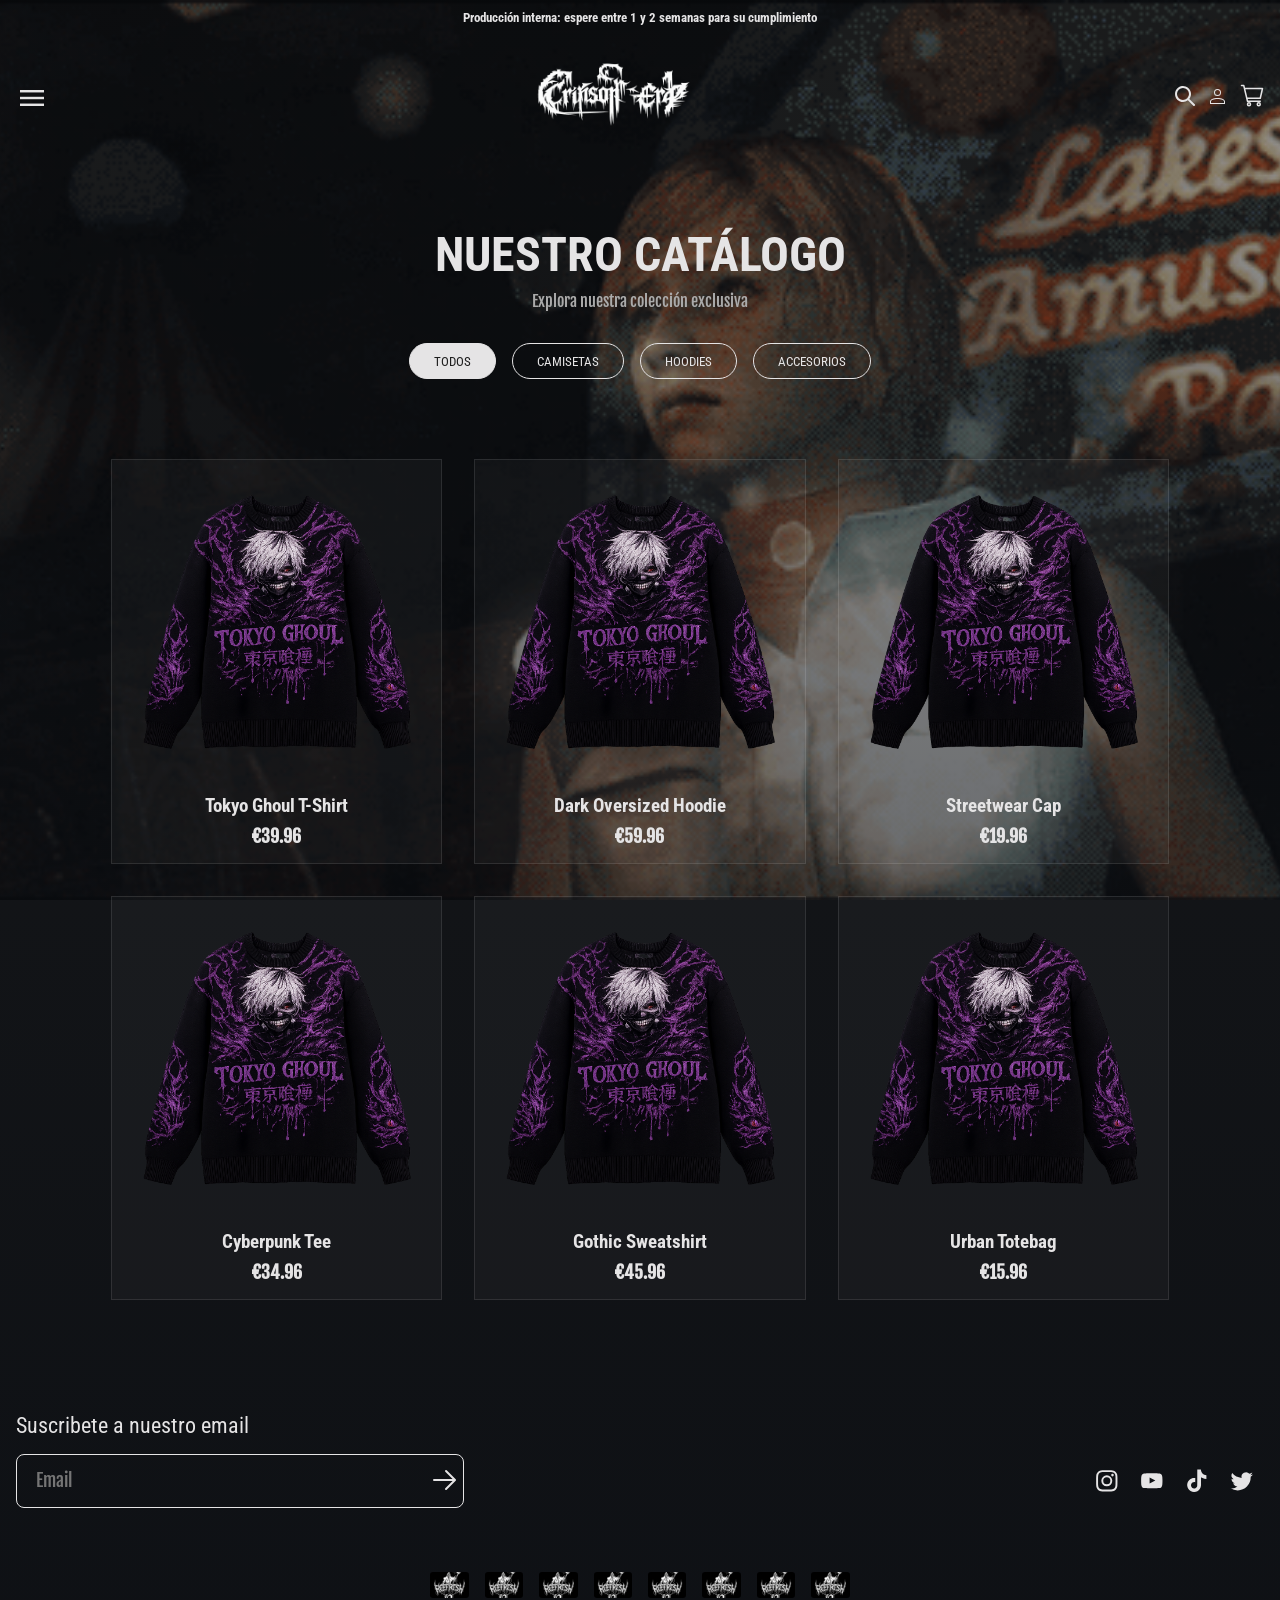
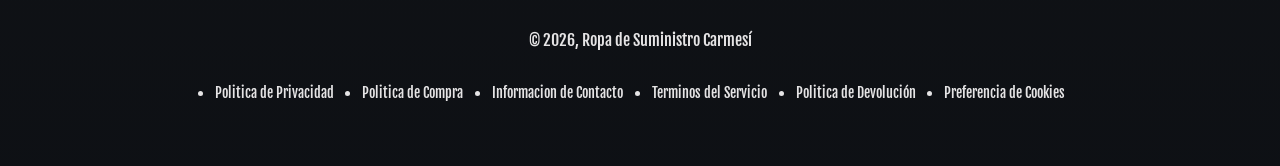
==== pages/galeria.html @ 9da46111 "Subiendo los archivos de la pagina web" ====
<!doctype html>
<html lang="es">

<head>
    <meta charset="UTF-8">
    <meta name="viewport" content="width=device-width, initial-scale=1.0">
    <link rel="preconnect" href="https://fonts.googleapis.com">
    <link rel="preconnect" href="https://fonts.gstatic.com" crossorigin>
    <link
        href="https://fonts.googleapis.com/css2?family=Fjalla+One&family=Roboto+Condensed:ital,wght@0,100..900;1,100..900&display=swap"
        rel="stylesheet">
    <link href="https://fonts.googleapis.com/css2?family=Material+Symbols+Outlined" rel="stylesheet">
    <link rel="stylesheet" href="../assets/css/styles.css">
    <link rel="stylesheet" href="../assets/css/galeria.css">
    <title>Galería | Era Carmesí</title>
</head>

<body>
    <div class="main__wrapper">
        <div class="notification">
            <h3>
                Producción interna: espere entre 1 y 2 semanas para su
                cumplimiento
            </h3>
            <!--NOTIFICACIÓN-->
        </div>
        <header class="header">
            <input type="checkbox" id="menu-toggle">
            <label for="menu-toggle" class="material-symbols-outlined">Menu</label>
            <div class="container__img-logo"><img src="../assets/images/logos/Logo-de-la-web.png" alt="Logo de la Web">
            </div>
            <nav class="nav">
                <ul class="container__nav-items">
                    <li><a href="galeria.html">Galería</a></li>
                    <li><a href="../index.html">Inicio</a></li>
                    <li><a href="../pages/presupuesto.html">Presupuesto</a></li>
                    <li><a href="contacto.html">Contacto</a></li>
                    <li><a href="../pages/login.html">Login</a></li>
                </ul>
            </nav>
            <aside class="container__aside-options">
                <!-- Iconos simplificados para el ejemplo -->
                <a href="#" role="button"><svg xmlns="http://www.w3.org/2000/svg" viewBox="0 0 24 24">
                        <path fill="currentColor"
                            d="M10 4a6 6 0 1 0 0 12a6 6 0 0 0 0-12m-8 6a8 8 0 1 1 14.32 4.906l5.387 5.387a1 1 0 0 1-1.414 1.414l-5.387-5.387A8 8 0 0 1 2 10">
                        </path>
                    </svg>
                </a>
                <a href="../pages/login.html" role="button">
                    <svg xmlns="http://www.w3.org/2000/svg" xmlns:xlink="http://www.w3.org/1999/xlink"
                        aria-hidden="true" role="img" viewBox="0 0 24 24">
                        <path fill="currentColor"
                            d="M11.5 14c4.14 0 7.5 1.57 7.5 3.5V20H4v-2.5c0-1.93 3.36-3.5 7.5-3.5m6.5 3.5c0-1.38-2.91-2.5-6.5-2.5S5 16.12 5 17.5V19h13zM11.5 5A3.5 3.5 0 0 1 15 8.5a3.5 3.5 0 0 1-3.5 3.5A3.5 3.5 0 0 1 8 8.5A3.5 3.5 0 0 1 11.5 5m0 1A2.5 2.5 0 0 0 9 8.5a2.5 2.5 0 0 0 2.5 2.5A2.5 2.5 0 0 0 14 8.5A2.5 2.5 0 0 0 11.5 6">
                        </path>
                    </svg>
                </a>
                <a href="#" role="button">
                    <svg xmlns="http://www.w3.org/2000/svg" xmlns:xlink="http://www.w3.org/1999/xlink"
                        aria-hidden="true" role="img" viewBox="0 0 32 32">
                        <g fill="none" stroke="currentColor" stroke-linecap="round" stroke-linejoin="round"
                            stroke-width="2">
                            <path d="M6 6h24l-3 13H9m18 4H10L5 2H2"></path>
                            <circle cx="25" cy="27" r="2"></circle>
                            <circle cx="12" cy="27" r="2"></circle>
                        </g>
                    </svg>
                </a>
            </aside>
        </header>
        <section class="gallery-header">
            <h1>Nuestro Catálogo</h1>
            <p>Explora nuestra colección exclusiva</p>
            <!-- BOTONES DE FILTRO -->
            <div class="filter-container">
                <button class="filter-btn active" data-filter="all">
                    Todos
                </button>
                <button class="filter-btn" data-filter="camisetas">
                    Camisetas
                </button>
                <button class="filter-btn" data-filter="hoodies">
                    Hoodies
                </button>
                <button class="filter-btn" data-filter="accesorios">
                    Accesorios
                </button>
            </div>
        </section>
        <main class="gallery-container" id="gallery-grid">
            <!-- Los productos se cargarán aquí mediante JavaScript -->
        </main>
        <footer class="footer">
            <div class="contact-section">
                <span>Suscribete a nuestro email</span>
                <div class="contact__info">
                    <form class="form">
                        <input type="email" placeholder="Email">
                        <button type="submit">
                            <svg xmlns="http://www.w3.org/2000/svg" xmlns:xlink="http://www.w3.org/1999/xlink"
                                aria-hidden="true" role="img" viewBox="0 0 1024 1024">
                                <path fill="currentColor"
                                    d="M754.8 480H160a32 32 0 1 0 0 64h594.8L521.3 777.3a32 32 0 0 0 45.4 45.4l288-288a32 32 0 0 0 0-45.4l-288-288a32 32 0 1 0-45.4 45.4z">
                                </path>
                            </svg>
                        </button>
                    </form>
                    <ul>
                        <li>
                            <a href="https://www.instagram.com/" target="_blank">
                                <svg xmlns="http://www.w3.org/2000/svg" xmlns:xlink="http://www.w3.org/1999/xlink"
                                    aria-hidden="true" role="img" viewBox="0 0 24 24">
                                    <path fill="currentColor" fill-rule="evenodd"
                                        d="M12 2c-2.716 0-3.056.012-4.123.06c-1.064.049-1.791.218-2.427.465a4.9 4.9 0 0 0-1.772 1.153A4.9 4.9 0 0 0 2.525 5.45c-.247.636-.416 1.363-.465 2.427C2.011 8.944 2 9.284 2 12s.011 3.056.06 4.123c.049 1.064.218 1.791.465 2.427a4.9 4.9 0 0 0 1.153 1.772a4.9 4.9 0 0 0 1.772 1.153c.636.247 1.363.416 2.427.465c1.067.048 1.407.06 4.123.06s3.056-.012 4.123-.06c1.064-.049 1.791-.218 2.427-.465a4.9 4.9 0 0 0 1.772-1.153a4.9 4.9 0 0 0 1.153-1.772c.247-.636.416-1.363.465-2.427c.048-1.067.06-1.407.06-4.123s-.012-3.056-.06-4.123c-.049-1.064-.218-1.791-.465-2.427a4.9 4.9 0 0 0-1.153-1.772a4.9 4.9 0 0 0-1.772-1.153c-.636-.247-1.363-.416-2.427-.465C15.056 2.012 14.716 2 12 2m0 1.802c2.67 0 2.986.01 4.04.058c.976.045 1.505.207 1.858.344c.466.182.8.399 1.15.748c.35.35.566.684.748 1.15c.136.353.3.882.344 1.857c.048 1.055.058 1.37.058 4.041c0 2.67-.01 2.986-.058 4.04c-.045.976-.208 1.505-.344 1.858a3.1 3.1 0 0 1-.748 1.15c-.35.35-.684.566-1.15.748c-.353.136-.882.3-1.857.344c-1.054.048-1.37.058-4.041.058c-2.67 0-2.987-.01-4.04-.058c-.976-.045-1.505-.208-1.858-.344a3.1 3.1 0 0 1-1.15-.748a3.1 3.1 0 0 1-.748-1.15c-.137-.353-.3-.882-.344-1.857c-.048-1.055-.058-1.37-.058-4.041c0-2.67.01-2.986.058-4.04c.045-.976.207-1.505.344-1.858c.182-.466.399-.8.748-1.15c.35-.35.684-.566 1.15-.748c.353-.137.882-.3 1.857-.344c1.055-.048 1.37-.058 4.041-.058m0 11.531a3.333 3.333 0 1 1 0-6.666a3.333 3.333 0 0 1 0 6.666m0-8.468a5.135 5.135 0 1 0 0 10.27a5.135 5.135 0 0 0 0-10.27m6.538-.203a1.2 1.2 0 1 1-2.4 0a1.2 1.2 0 0 1 2.4 0">
                                    </path>
                                </svg>
                            </a>
                        </li>
                        <li>
                            <a href="https://www.youtube.com/" target="_blank">
                                <svg xmlns="http://www.w3.org/2000/svg" xmlns:xlink="http://www.w3.org/1999/xlink"
                                    aria-hidden="true" role="img" viewBox="0 0 24 24">
                                    <path fill="currentColor" fill-rule="evenodd"
                                        d="M9.935 14.628v-5.62l5.403 2.82zM21.8 8.035s-.195-1.379-.795-1.986c-.76-.796-1.613-.8-2.004-.847C16.203 5 12.004 5 12.004 5h-.008s-4.198 0-6.997.202c-.391.047-1.243.05-2.004.847c-.6.607-.795 1.986-.795 1.986S2 9.653 2 11.272v1.517c0 1.618.2 3.237.2 3.237s.195 1.378.795 1.985c.76.797 1.76.771 2.205.855c1.6.153 6.8.2 6.8.2s4.203-.006 7.001-.208c.391-.047 1.244-.05 2.004-.847c.6-.607.795-1.985.795-1.985s.2-1.619.2-3.237v-1.517c0-1.619-.2-3.237-.2-3.237">
                                    </path>
                                </svg>
                            </a>
                        </li>
                        <li>
                            <a href="https://www.tiktok.com/" target="_blank">
                                <svg xmlns="http://www.w3.org/2000/svg" xmlns:xlink="http://www.w3.org/1999/xlink"
                                    aria-hidden="true" role="img" viewBox="0 0 16 16">
                                    <path fill="currentColor"
                                        d="M8.3 1.01c.75-.01 1.5 0 2.25-.01c.05.89.36 1.8 1.01 2.43c.64.65 1.55.94 2.44 1.04v2.35c-.83-.03-1.66-.2-2.42-.56c-.33-.15-.63-.34-.93-.54c0 1.7 0 3.41-.01 5.1c-.04.82-.31 1.63-.78 2.3c-.75 1.12-2.06 1.85-3.4 1.87c-.82.05-1.65-.18-2.35-.6c-1.16-.69-1.98-1.97-2.1-3.33q-.03-.435 0-.87c.1-1.11.65-2.17 1.49-2.89c.95-.84 2.29-1.24 3.54-1c.01.86-.02 1.73-.02 2.59c-.57-.19-1.24-.13-1.74.22c-.37.24-.64.6-.79 1.02c-.12.3-.09.62-.08.94c.14.96 1.05 1.76 2.01 1.67c.64 0 1.26-.39 1.59-.94c.11-.19.23-.39.24-.62c.06-1.04.03-2.08.04-3.13c0-2.35 0-4.7.01-7.04">
                                    </path>
                                </svg>
                            </a>
                        </li>
                        <li>
                            <a href="https://x.com/" target="_blank">
                                <svg xmlns="http://www.w3.org/2000/svg" xmlns:xlink="http://www.w3.org/1999/xlink"
                                    aria-hidden="true" role="img" viewBox="0 0 24 24">
                                    <path fill="currentColor"
                                        d="M19.995 6.688a4.3 4.3 0 0 0 1.887-2.374a8.59 8.59 0 0 1-2.725 1.041a4.3 4.3 0 0 0-7.316 3.915a12.184 12.184 0 0 1-8.844-4.484a4.3 4.3 0 0 0 1.328 5.73a4.276 4.276 0 0 1-1.943-.538v.054a4.294 4.294 0 0 0 3.443 4.208a4.3 4.3 0 0 1-1.938.074a4.3 4.3 0 0 0 4.009 2.98a8.61 8.61 0 0 1-5.33 1.837c-.343 0-.685-.02-1.025-.059A12.148 12.148 0 0 0 8.12 21A12.127 12.127 0 0 0 20.33 8.789c0-.186-.004-.371-.013-.555a8.718 8.718 0 0 0 2.142-2.222a8.58 8.58 0 0 1-2.464.676Z">
                                    </path>
                                </svg>
                            </a>
                        </li>
                    </ul>
                </div>
            </div>
            <div class="footer-info">
                <div class="container__payments">
                    <!--LOGO DE LA COMPAÑIA-->
                    <ul>
                        <li>
                            <img src="../assets/images/logos/company-logo.png" alt="Icono">
                        </li>
                        <li>
                            <img src="../assets/images/logos/company-logo.png" alt="Icono">
                        </li>
                        <li>
                            <img src="../assets/images/logos/company-logo.png" alt="Icono">
                        </li>
                        <li>
                            <img src="../assets/images/logos/company-logo.png" alt="Icono">
                        </li>
                        <li>
                            <img src="../assets/images/logos/company-logo.png" alt="Icono">
                        </li>
                        <li>
                            <img src="../assets/images/logos/company-logo.png" alt="Icono">
                        </li>
                        <li>
                            <img src="../assets/images/logos/company-logo.png" alt="Icono">
                        </li>
                        <li>
                            <img src="../assets/images/logos/company-logo.png" alt="Icono">
                        </li>
                    </ul>
                </div>
                <div class="container__copyright">
                    <span>© 2026,
                        <a href="../index.html">Ropa de Suministro Carmesí</a></span>
                    <!--COPYRIGHT-->
                </div>
                <div class="container__info">
                    <!--POLITICAS DE LA TIENDA-->
                    <ul>
                        <li><a href="#">Politica de Privacidad</a></li>
                        <li><a href="#">Politica de Compra</a></li>
                        <li><a href="#">Informacion de Contacto</a></li>
                        <li><a href="#">Terminos del Servicio</a></li>
                        <li><a href="#">Politica de Devolución</a></li>
                        <li><a href="#">Preferencia de Cookies</a></li>
                    </ul>
                </div>
            </div>
        </footer>
    </div>
    <script src="../assets/js/galeria.js"></script>
</body>

</html>
---- assets/css/styles.css ----
/*================================================================
GLOBAL CONFIG
==================================================================*/
:root {
    --ff: 'Fjalla One', 'Roboto Condensed', sans-serif;
    --ff2: 'Roboto Condensed', 'Fjalla One', sans-serif;
    --colorp: #e5e4e5;
    --colorp2: #fff;
    --colora: #ffe537;
    --colora2: #537fe7;
    --colorbody: #1e1e1e;
    --colors: #333;
    --h1: bold 54px/60px var(--ff);
    --h2: bold 36px/48px var(--ff);
    --h3: bold 24px/36px var(--ff);
    --links: 18px/18px var(--ff);
    --p: 18px/30px var(--ff);
    --p1: 24px/30px var(--ff);
    --p2: 36px/48px var(--ff);
    --subtext: 12px/20px var(--ff);
    --transition: 0.3s ease-in-out;
    scrollbar-color: var(--colorp) var(--colorbody);
    scroll-behavior: smooth;
}
/*================================================================
GLOBAL CONFIG ENDS
==================================================================*/

/*================================================================
PRESENTS
==================================================================*/
* {
    margin: 0;
    padding: 0;
    box-sizing: border-box;
}
body {
    background:
        linear-gradient(
            to bottom,
            rgba(11, 14, 19, 0.4),
            rgba(11, 14, 19, 0.85)
        ),
        url(../images/background/hill3-bg.gif) no-repeat center / cover fixed;
    color: var(--colorp);
    background-color: var(--colorbody);
    font-family: var(--ff);
}
a {
    text-decoration: none;
    color: var(--colorp);
}
a:hover {
    text-decoration: underline;
}
/*================================================================
PRESENTS ENDS
==================================================================*/

/*================================================================
CONTAINER WRAPPER LAYOUT SECTION
==================================================================*/
.main__wrapper {
    display: grid;
    grid-template-columns: 1fr;
    justify-items: center;
    max-width: 1280px;
    margin: auto;
}
/*================================================================
CONTAINER WRAPPER LAYOUT ENDS
==================================================================*/

/*================================================================
NOTIFICATION
==================================================================*/
.notification {
    display: flex;
    justify-content: center;
    align-items: center;
    padding: 0.6rem;
    font-size: clamp(0.4rem, 3vw, 0.7rem);
    font-family: var(--ff2);
    width: 100%;
    text-align: center;
}
/*================================================================
NOTIFICATION ENDS
==================================================================*/

/*================================================================
HEADER SECTION
==================================================================*/
.header {
    display: flex;
    justify-content: space-between;
    align-items: center;
    width: 100%;
    padding: 0 1rem;
    position: sticky;
    top: 0;
    z-index: 1000;
}
.nav {
    display: none;
}
.header label {
    font-size: 2rem;
    user-select: none;
    cursor: pointer;
}
.header input {
    display: none;
}
.header input:checked ~ .nav {
    display: flex;
    position: absolute;
    top: 6rem;
}
.nav ul {
    width: 70dvw;
    max-width: 78rem;
    height: auto;
    backdrop-filter: blur(8px);
    display: flex;
    flex-direction: column;
    align-items: center;
    justify-content: center;
    gap: 0.8rem;
    border: 2px solid var(--colorp);
    border-radius: 0 0.5rem 0.5rem 0.5rem;
}
.nav ul li:last-child {
    border: none;
}
.nav ul li {
    border-bottom: 1px solid var(--colorp);
    width: 80%;
    height: 100%;
    display: flex;
}
.nav ul li a {
    padding: 0.8rem;
    width: 100%;
    display: flex;
    justify-content: center;
    align-items: center;
}
.container__img-logo {
    width: auto;
    height: 8rem;
    aspect-ratio: 4 / 3;
}
.container__img-logo img {
    width: 100%;
    height: 100%;
    object-fit: contain;
    object-position: center;
}
.container__aside-options {
    display: flex;
    gap: 0.6rem;
}
.container__aside-options a {
    width: 1.5rem;
    transition: transform 0.15s ease-in-out;
}
.container__aside-options a:hover {
    transform: translateY(-4px);
}
/*================================================================
HEADER ENDS
==================================================================*/

/*================================================================
STATEMENT SECTION
==================================================================*/
.statement {
    padding: 0 1rem;
    display: flex;
    flex-direction: column;
    gap: 1rem;
    width: 100%;
}
.statement h1 {
    font-family: var(--ff2);
    font-weight: 400;
    text-wrap: balance;
}
.statement span {
    width: 40%;
    line-height: 2.1rem;
    text-wrap: pretty;
    white-space: wrap;
    font-size: clamp(1.1rem, 3vw, 1.4rem);
}
/*================================================================
STATEMENT ENDS
==================================================================*/

/*================================================================
MAIN SECTION
==================================================================*/
.main {
    display: flex;
    width: 100%;
    max-width: 1280px;
    margin: auto;
}
.container__articles {
    width: 100%;
    display: grid;
    grid-template-columns: repeat(auto-fit, minmax(300px, 1fr));
    gap: 1rem;
    justify-items: center;
}
.container__articles a {
    width: 100%;
    display: flex;
    flex-direction: column;
    align-items: center;
    position: relative;
}
.container__articles a img {
    width: 100%;
    height: 100%;
    object-fit: contain;
    object-position: center;
    transition: opacity 0.2s ease-in-out;
}
.container__articles a .img-2 {
    position: absolute;
    top: 0;
    opacity: 0;
}
.container__articles a:hover .img-1 {
    opacity: 0;
}
.container__articles a:hover .img-2 {
    opacity: 1;
}
.container__articles a span {
    display: flex;
    justify-content: center;
    width: 100%;
    font-size: clamp(1rem, 5vw, 1.1rem);
}
.container__articles a .article-info {
    font-family: var(--ff2);
    font-weight: 400;
}
.container__articles a .article-price {
    margin-top: 0.6rem;
}
/*================================================================
MAIN ENDS
==================================================================*/

/*================================================================
BTN SECTION
==================================================================*/
.btn-action {
    margin: 3rem auto;
}
.btn-action a {
    display: block;
    padding: 1rem 2.2rem;
    font-family: var(--ff2);
    background-color: transparent;
    border: 2px solid var(--colorp);
    border-radius: 2.6rem;
    color: var(--colorp);
    font-size: 1.05rem;
    cursor: pointer;
    transition: transform 0.15s ease-in-out;
}
.btn-action a:hover {
    color: var(--colorbody);
    background-color: #e2e2e2;
    border: 2px solid #e2e2e2;
    transform: translateY(-4px);
    text-decoration: none;
}
/*================================================================
BTN ENDS
==================================================================*/

/*================================================================
FOOTER SECTION
==================================================================*/
.footer {
    margin-top: 2rem;
    display: flex;
    flex-direction: column;
    align-items: center;
    width: 100%;
}
.contact-section {
    display: flex;
    flex-direction: column;
    gap: 1rem;
    align-items: center;
    width: 100%;
}
.contact-section span {
    font-size: clamp(1.2rem, 4vw, 1.4rem);
    font-family: var(--ff2);
}
.contact__info {
    width: 100%;
    display: flex;
    flex-direction: column;
    align-items: center;
    gap: 3rem;
}
.contact__info form {
    display: flex;
    position: relative;
}
.contact__info form button {
    position: absolute;
    height: 100%;
    top: 50%;
    right: 0;
    transform: translateY(-50%);
    cursor: pointer;
    width: 2.4rem;
    height: 100%;
    background-color: transparent;
    border: none;
    color: var(--colorp);
    padding: 0 0.2rem;
}
.contact__info input {
    padding: 1rem 1.2rem;
    font-family: var(--ff2);
    background-color: transparent;
    border: 1px solid var(--colorp);
    border-radius: 0.5rem;
    color: var(--colorp);
    font-size: 1.05rem;
    outline: none;
    width: clamp(18rem, 50vw, 24rem);
}
.contact__info input::placeholder {
    font-family: var(--ff);
    font-size: 1.1rem;
}
.contact__info ul {
    display: flex;
    justify-content: center;
    width: 100%;
    height: 3.2rem;
    list-style: none;
}
.contact__info ul li a {
    display: flex;
    align-items: center;
    padding: 0.8rem 0.6rem;
    width: 100%;
    height: 100%;
    transition: transform 0.15s ease-in-out;
}
.contact__info ul li a:hover {
    transform: translateY(-4px);
}
.contact__info ul li a svg {
    width: 100%;
    height: 100%;
    object-fit: contain;
    object-position: center;
}
.footer-info {
    margin: 4rem auto;
    width: 100%;
    display: flex;
    flex-direction: column;
    align-items: center;
    gap: 2rem;
    padding: 0 1rem;
}
.container__payments ul {
    list-style: none;
    display: flex;
    flex-wrap: wrap;
    justify-content: center;
    gap: 1rem;
}
.container__payments ul li {
    width: 2.4rem;
    height: 1.6rem;
}
.container__payments ul li img {
    width: 100%;
    height: 100%;
    object-fit: cover;
    object-position: center;
    border-radius: 0.2rem;
}
.container__info ul {
    display: flex;
    justify-content: center;
    flex-wrap: wrap;
    gap: 1.8rem;
    row-gap: 1rem;
}
.container__info ul li a {
    font-size: clamp(0.6rem, 3vw, 0.9rem);
}
/*================================================================
FOOTER ENDS
==================================================================*/

/*================================================================
NEWS SECTION (NUEVA)
==================================================================*/
.news-section {
    width: 100%;
    max-width: 1280px;
    margin: 3rem auto;
    padding: 0 1rem;
}
.news-section h2 {
    font-family: var(--ff2);
    text-align: center;
    font-size: 2.5rem;
    margin-bottom: 2rem;
    text-transform: uppercase;
    color: var(--colorp);
}
.news-container {
    display: grid;
    grid-template-columns: repeat(auto-fit, minmax(280px, 1fr));
    gap: 2rem;
}
.news-card {
    background: rgba(255, 255, 255, 0.05);
    border: 1px solid rgba(255, 255, 255, 0.1);
    border-radius: 0.5rem;
    overflow: hidden;
    transition:
        transform 0.3s ease,
        border-color 0.3s ease;
    -webkit-backdrop-filter: blur(5px);
    backdrop-filter: blur(5px);
}
.news-card:hover {
    transform: translateY(-10px);
    border-color: var(--colorp);
}
.news-card img {
    width: 100%;
    height: 200px;
    object-fit: cover;
}
.news-card-content {
    padding: 1.5rem;
}
.news-card-content h3 {
    font-family: var(--ff2);
    margin-bottom: 0.5rem;
    color: var(--colorp);
    font-size: 1.3rem;
}
.news-card-content p {
    font-size: 0.9rem;
    color: #bbb;
    line-height: 1.4;
}

/*================================================================
MEDIA QUERIES (Responsive Design)
==================================================================*/
@media (width>=48rem) {
    /* Para tablets o moviles grandes y dispositivos mas grandes */
    .contact-section {
        align-items: start;
        padding: 0 1rem;
    }
    .contact__info {
        flex-direction: row;
        justify-content: space-between;
    }
    .contact__info ul {
        justify-content: end;
    }
    .contact__info input {
        width: clamp(28rem, 30vw, 30rem);
    }
}
/*================================================================
MEDIA QUERIES ENDS
==================================================================*/
---- assets/css/galeria.css ----
/*================================================================
GALERÍA STYLES
==================================================================*/
.gallery-header {
    text-align: center;
    padding: 4rem 1rem 2rem;
}

.gallery-header h1 {
    font-family: var(--ff2);
    font-size: 3rem;
    text-transform: uppercase;
    margin-bottom: 0.5rem;
}

.gallery-header p {
    color: #aaa;
    margin-bottom: 2rem;
}

/*================================================================
FILTROS
==================================================================*/
.filter-container {
    display: flex;
    justify-content: center;
    gap: 1rem;
    margin-bottom: 3rem;
}

.filter-btn {
    padding: 0.6rem 1.5rem;
    background: transparent;
    border: 1px solid var(--colorp);
    color: var(--colorp);
    font-family: var(--ff2);
    cursor: pointer;
    transition: all 0.3s ease;
    border-radius: 2rem;
    text-transform: uppercase;
}

.filter-btn:hover,
.filter-btn.active {
    background-color: var(--colorp);
    color: var(--colorbody);
}

/*================================================================
GRID DE LOS PRODUCTOS
==================================================================*/
.gallery-container {
    display: grid;
    grid-template-columns: repeat(auto-fit, minmax(260px, 1fr));
    gap: 2rem;

    padding: 0 1rem 5rem;
}

.product-card {
    background: rgba(255, 255, 255, 0.03);
    border: 1px solid rgba(255, 255, 255, 0.1);
    padding: 1rem;
    text-align: center;
    transition:
        transform 0.4s cubic-bezier(0.175, 0.885, 0.32, 1.275),
        opacity 0.3s ease;
}

.product-card.hide {
    display: none;
}

.product-card img {
    width: 100%;
    height: auto;
    margin-bottom: 1rem;
}

.product-card h3 {
    font-family: var(--ff2);
    font-size: 1.2rem;
    margin-bottom: 0.5rem;
}

.product-card .price {
    color: var(--colorp);
    font-weight: bold;
    font-size: 1.1rem;
}

/*================================================================
MEDIA QUERIES (Responsive Design)
==================================================================*/
@media (max-width: 768px) {
    .filter-container {
        flex-wrap: wrap;
        justify-content: center;
    }
    .gallery-container {
        grid-template-columns: repeat(auto-fill, minmax(180px, 1fr));
    }
}
/*================================================================
MEDIA QUERIES ENDS
==================================================================*/
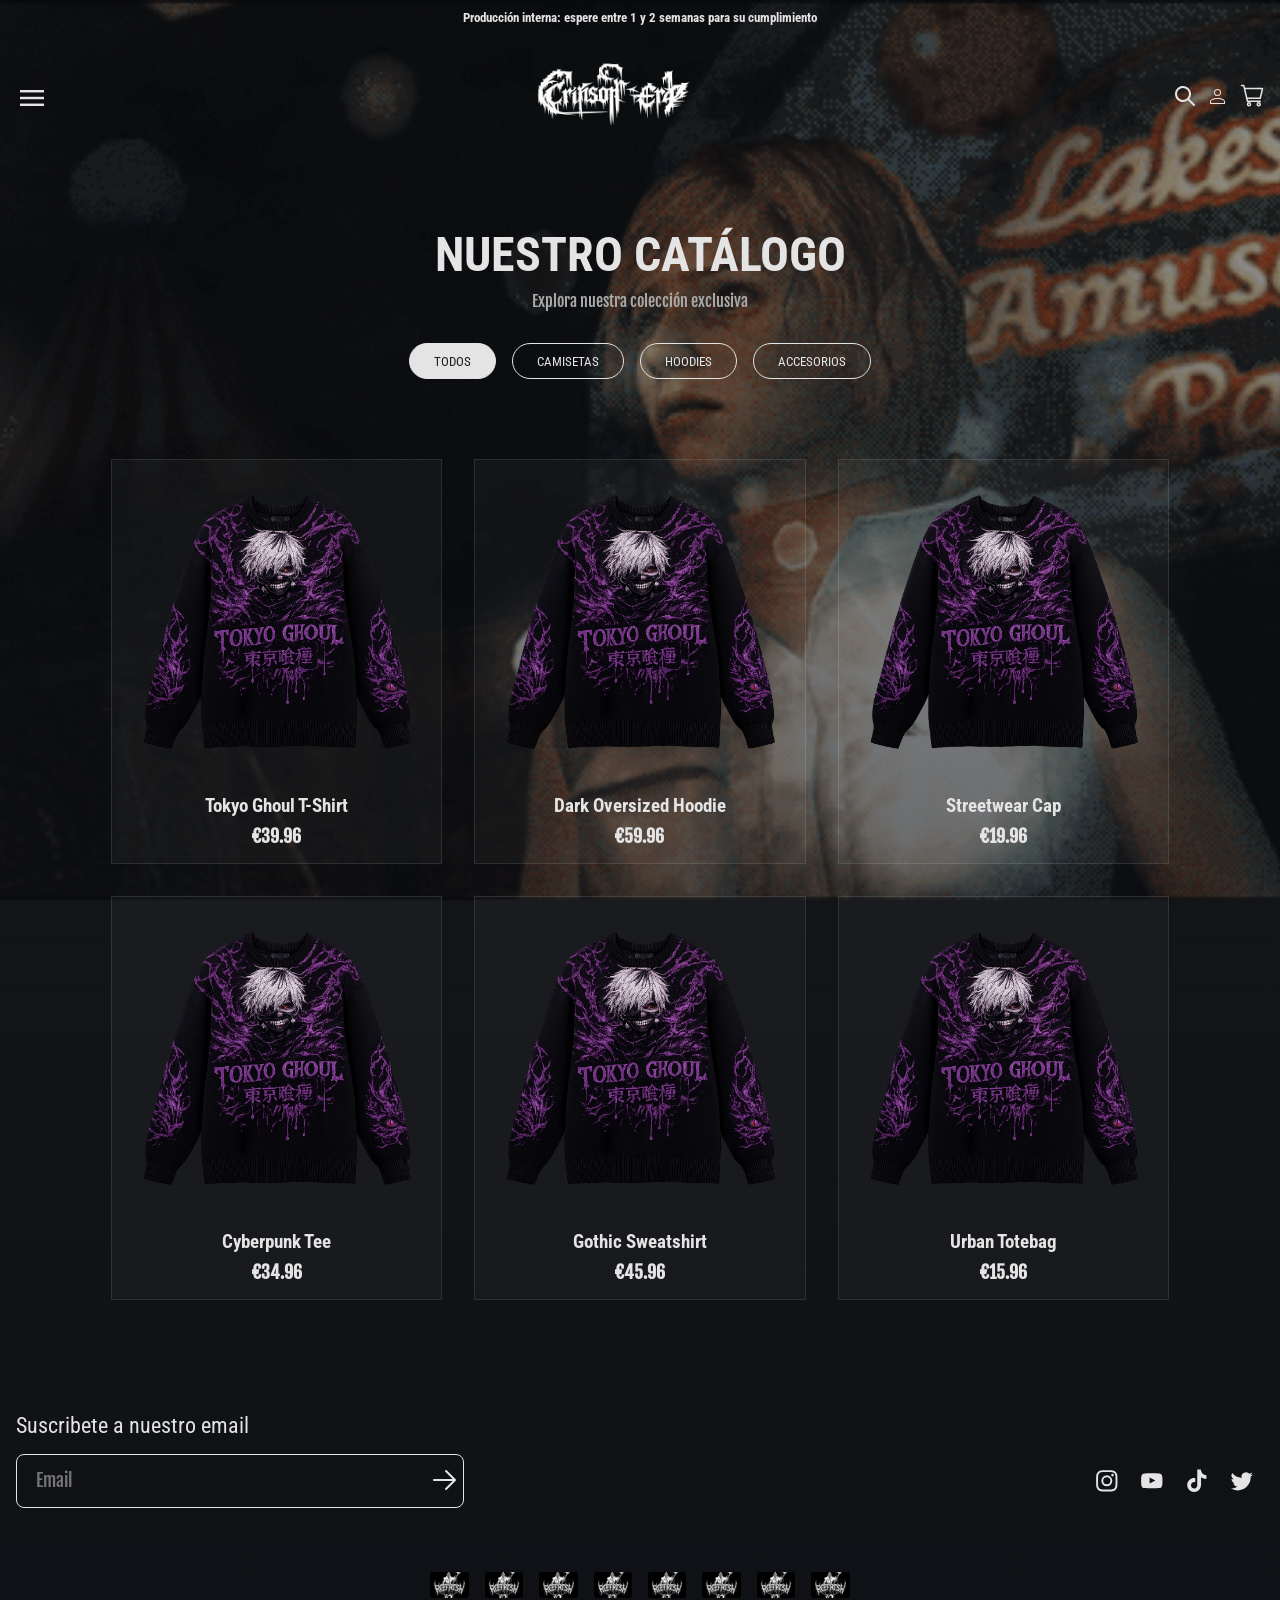
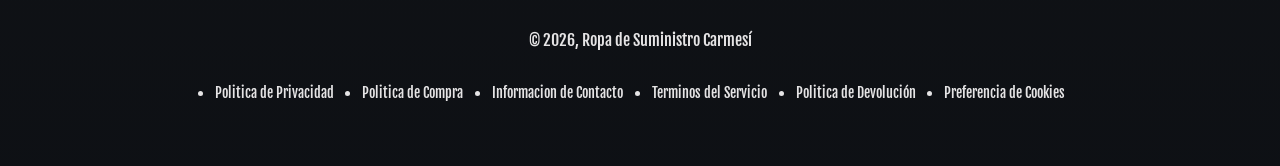
==== commit 34804432: "Corrigiendo las rutas en los HTML" ====
--- a/pages/galeria.html
+++ b/pages/galeria.html
@@ -33,9 +33,9 @@
                 <ul class="container__nav-items">
                     <li><a href="galeria.html">Galería</a></li>
                     <li><a href="../index.html">Inicio</a></li>
-                    <li><a href="../pages/presupuesto.html">Presupuesto</a></li>
+                    <li><a href="presupuesto.html">Presupuesto</a></li>
                     <li><a href="contacto.html">Contacto</a></li>
-                    <li><a href="../pages/login.html">Login</a></li>
+                    <li><a href="login.html">Login</a></li>
                 </ul>
             </nav>
             <aside class="container__aside-options">
